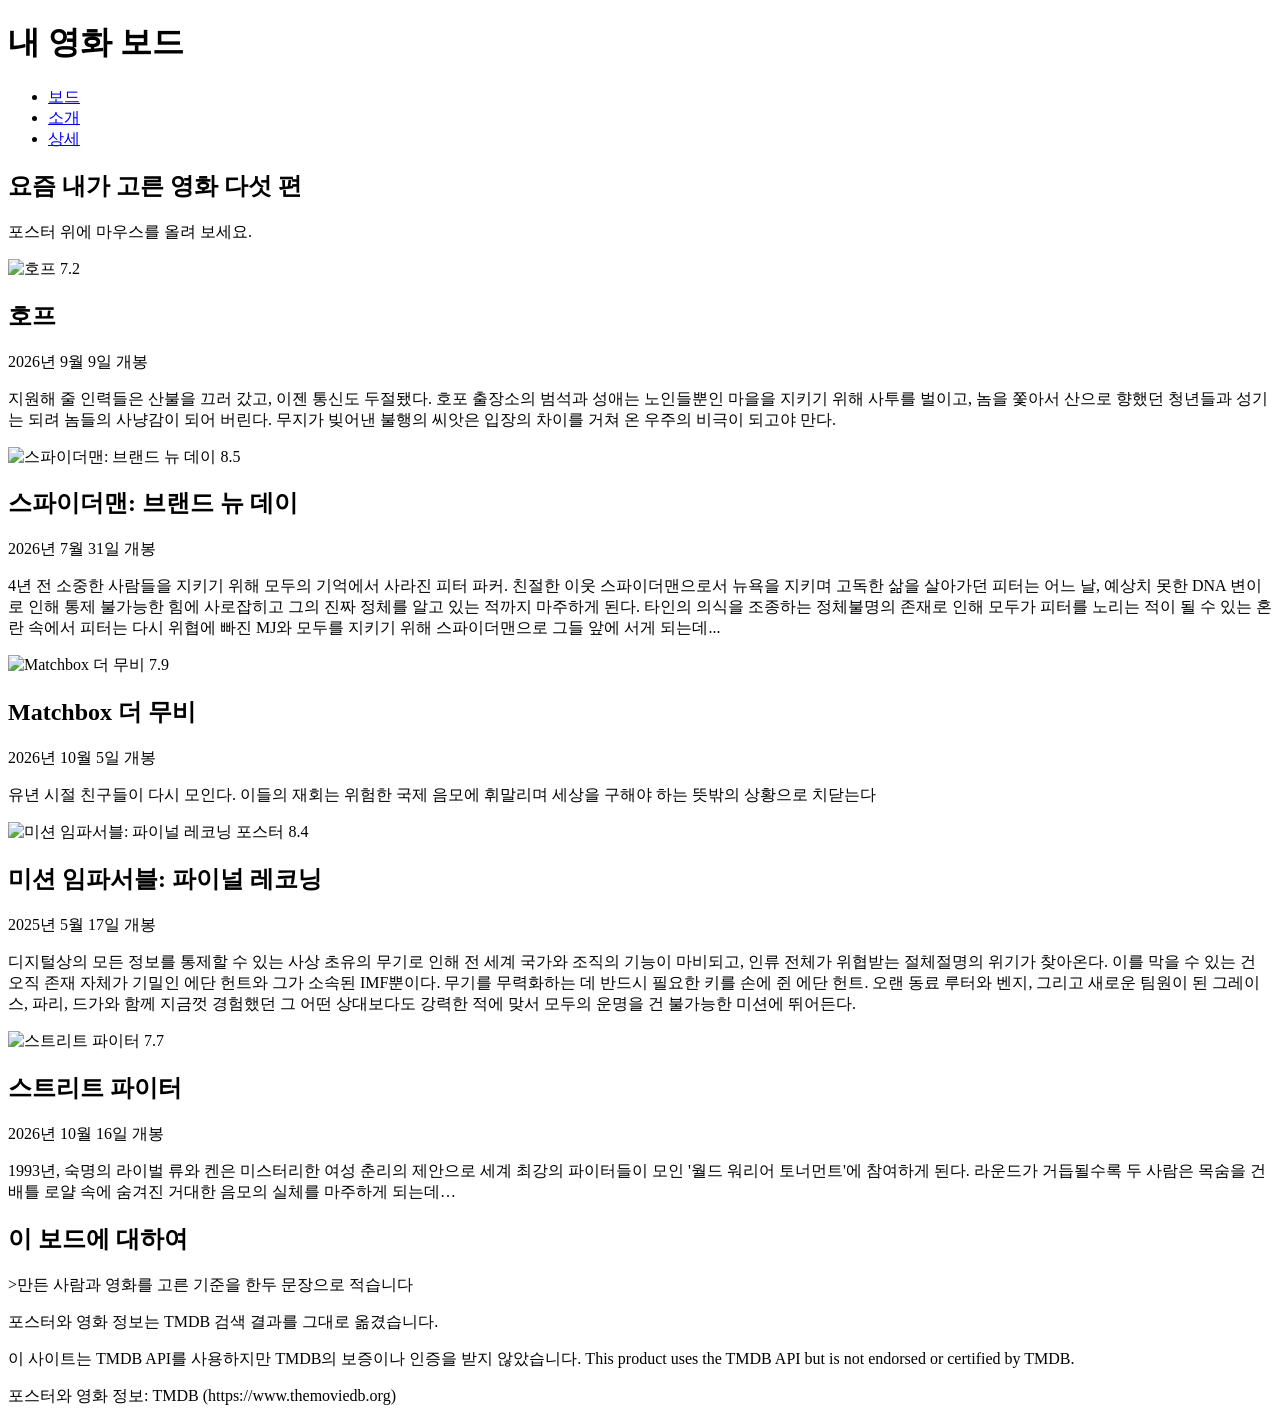
==== index.html @ f5b384cf "Create index.html" ====
<!DOCTYPE html>
<html lang="ko">

<head>
    <meta charset="UTF-8">
    <meta name="viewport" content="width=device-width, initial-scale=1.0">
    <title>내 영화 보드</title>
    <link rel="preconnect" href="https://fonts.googleapis.com">
    <link rel="preconnect" href="https://fonts.gstatic.com" crossorigin>
    <link
        href="https://fonts.googleapis.com/css2?family=Black+Han+Sans&family=Do+Hyeon&family=Nanum+Pen+Script&family=Noto+Sans+KR:wght@100..900&display=swap"
        rel="stylesheet">
    <link rel="stylesheet" href="./style.css">
</head>

<body>
    <header class="top">
        <h1>내 영화 보드</h1>
        <nav>
            <ul>
                <li><a href="#board">보드</a></li>
                <li><a href="#about">소개</a></li>
                <li><a href="detail.html">상세</a></li>
            </ul>
        </nav>
    </header>
    <section class="hero">
        <h2>요즘 내가 고른 영화 다섯 편</h2>
        <p>포스터 위에 마우스를 올려 보세요.</p>
    </section>
    <main>
        <section class="board" id="board">
            <article class="card">
                <img class="poster" src="https://image.tmdb.org/t/p/w600_and_h900_face/ptqlN6mDIAqJjVA86J5eOoG82zc.jpg"
                    alt="호프">
                <span class="badge">7.2</span>
                <div class="info">
                    <h2>호프</h2>
                    <p class="year">2026년 9월 9일 개봉</p>
                    <p class="overview">지원해 줄 인력들은 산불을 끄러 갔고, 이젠 통신도 두절됐다.
                        호포 출장소의 범석과 성애는 노인들뿐인 마을을 지키기 위해 사투를 벌이고,
                        놈을 쫓아서 산으로 향했던 청년들과 성기는 되려 놈들의 사냥감이 되어 버린다.
                        무지가 빚어낸 불행의 씨앗은 입장의 차이를 거쳐 온 우주의 비극이 되고야 만다.</p>
                </div>
            </article>

            <article class="card">
                <img class="poster" src="https://image.tmdb.org/t/p/w600_and_h900_face/mt6uZzy7DAsncHlGGzMsyNgLR6v.jpg"
                    alt="스파이더맨: 브랜드 뉴 데이">
                <span class="badge">8.5</span>
                <div class="info">
                    <h2>스파이더맨: 브랜드 뉴 데이</h2>
                    <p class="year">2026년 7월 31일 개봉</p>
                    <p class="overview">4년 전 소중한 사람들을 지키기 위해 모두의 기억에서 사라진 피터 파커.
                        친절한 이웃 스파이더맨으로서 뉴욕을 지키며 고독한 삶을 살아가던 피터는 어느 날,
                        예상치 못한 DNA 변이로 인해 통제 불가능한 힘에 사로잡히고 그의 진짜 정체를 알고 있는 적까지 마주하게 된다.
                        타인의 의식을 조종하는 정체불명의 존재로 인해 모두가 피터를 노리는 적이 될 수 있는 혼란 속에서 피터는 다시 위협에 빠진 MJ와 모두를 지키기 위해 스파이더맨으로 그들
                        앞에 서게 되는데...</p>
                </div>
            </article>

            <article class="card">
                <img class="poster" src="https://image.tmdb.org/t/p/w600_and_h900_face/rPx2nmRjFFpOXejRp4jV3YEOA5n.jpg"
                    alt="Matchbox 더 무비">
                <span class="badge">7.9</span>
                <div class="info">
                    <h2>Matchbox 더 무비</h2>
                    <p class="year">2026년 10월 5일 개봉</p>
                    <p class="overview">유년 시절 친구들이 다시 모인다. 이들의 재회는 위험한 국제 음모에 휘말리며 세상을 구해야 하는 뜻밖의 상황으로 치닫는다</p>
                </div>
            </article>

            <article class="card">
                <img class="poster" src="https://image.tmdb.org/t/p/w500/iNJsojTGQoOWL9f9U23jsibONVu.jpg"
                    alt="미션 임파서블: 파이널 레코닝 포스터">
                <span class="badge">8.4</span>
                <div class="info">
                    <h2>미션 임파서블: 파이널 레코닝</h2>
                    <p class="year">2025년 5월 17일 개봉</p>
                    <p class="overview">디지털상의 모든 정보를 통제할 수 있는 사상 초유의 무기로 인해 전 세계 국가와 조직의 기능이 마비되고, 인류 전체가 위협받는 절체절명의 위기가
                        찾아온다.
                        이를 막을 수 있는 건 오직 존재 자체가 기밀인 에단 헌트와 그가 소속된 IMF뿐이다. 무기를 무력화하는 데 반드시 필요한 키를 손에 쥔 에단 헌트. 오랜 동료 루터와
                        벤지,
                        그리고
                        새로운 팀원이 된 그레이스, 파리, 드가와 함께 지금껏 경험했던 그 어떤 상대보다도 강력한 적에 맞서 모두의 운명을 건 불가능한 미션에 뛰어든다.</p>
                </div>
            </article>

            <article class="card">
                <img class="poster" src="https://image.tmdb.org/t/p/w600_and_h900_face/3EgtiR2ewNQxjJ1qizhDe4IrpPk.jpg"
                    alt="스트리트 파이터">
                <span class="badge">7.7</span>
                <div class="info">
                    <h2>스트리트 파이터</h2>
                    <p class="year">2026년 10월 16일 개봉</p>
                    <p class="overview">1993년, 숙명의 라이벌 류와 켄은 미스터리한 여성 춘리의 제안으로 세계 최강의 파이터들이 모인 '월드 워리어 토너먼트'에 참여하게 된다. 
                        라운드가 거듭될수록 두 사람은 목숨을 건 배틀 로얄 속에 숨겨진 거대한 음모의 실체를 마주하게 되는데…</p>
                </div>
            </article>
        </section>
        <section id="about">
            <h2>이 보드에 대하여</h2>
            <p>>만든 사람과 영화를 고른 기준을 한두 문장으로 적습니다</p>
            <p>포스터와 영화 정보는 TMDB 검색 결과를 그대로 옮겼습니다.</p>
        </section>
    </main>
    <footer>
        <p>이 사이트는 TMDB API를 사용하지만 TMDB의 보증이나 인증을 받지 않았습니다.
            This product uses the TMDB API but is not endorsed or certified by TMDB.</p>
        <p>포스터와 영화 정보: TMDB (https://www.themoviedb.org)</p>
    </footer>
</body>

</html>
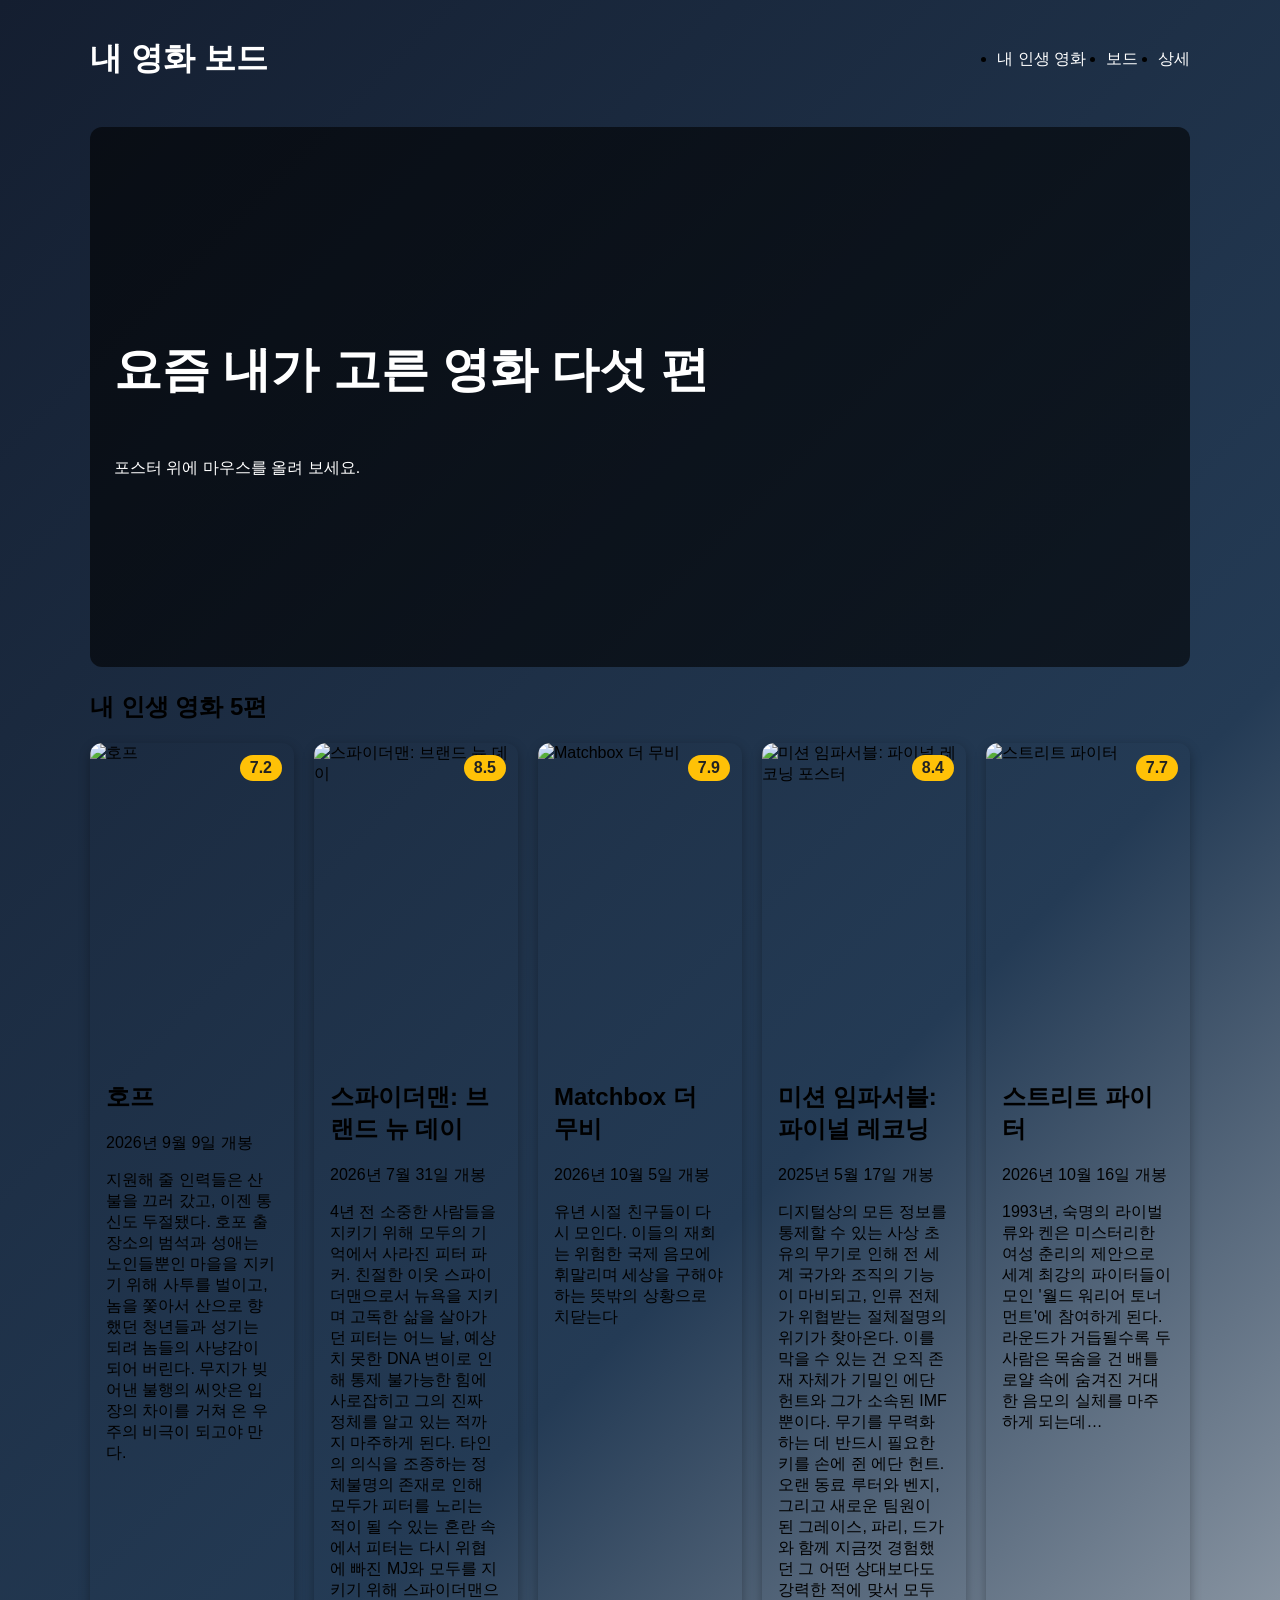
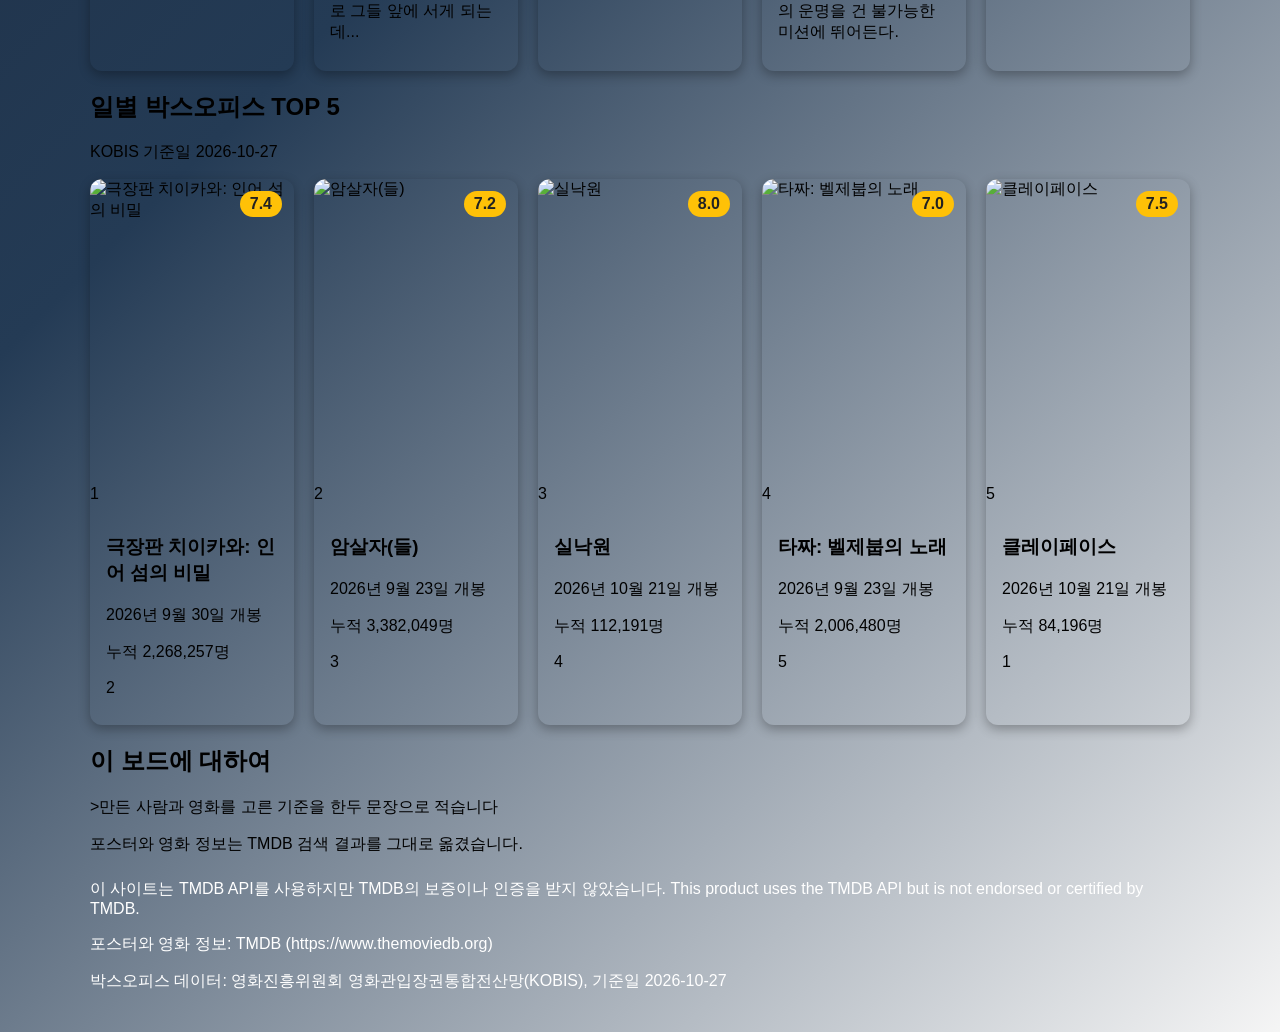
==== commit aa0129d5: "Update index.html" ====
--- a/index.html
+++ b/index.html
@@ -18,8 +18,8 @@
         <h1>내 영화 보드</h1>
         <nav>
             <ul>
+                <li><a href="#mine">내 인생 영화</a></li>
                 <li><a href="#board">보드</a></li>
-                <li><a href="#about">소개</a></li>
                 <li><a href="detail.html">상세</a></li>
             </ul>
         </nav>
@@ -29,8 +29,10 @@
         <p>포스터 위에 마우스를 올려 보세요.</p>
     </section>
     <main>
-        <section class="board" id="board">
-            <article class="card">
+        <section id="mine">
+            <h2>내 인생 영화 5편</h2>
+            <div class="board">
+                <article class="card">
                 <img class="poster" src="https://image.tmdb.org/t/p/w600_and_h900_face/ptqlN6mDIAqJjVA86J5eOoG82zc.jpg"
                     alt="호프">
                 <span class="badge">7.2</span>
@@ -97,17 +99,90 @@
                         라운드가 거듭될수록 두 사람은 목숨을 건 배틀 로얄 속에 숨겨진 거대한 음모의 실체를 마주하게 되는데…</p>
                 </div>
             </article>
+            </div>
         </section>
-        <section id="about">
-            <h2>이 보드에 대하여</h2>
-            <p>>만든 사람과 영화를 고른 기준을 한두 문장으로 적습니다</p>
-            <p>포스터와 영화 정보는 TMDB 검색 결과를 그대로 옮겼습니다.</p>
+        <section id="boxoffice">
+            <h2>일별 박스오피스 TOP 5</h2>
+            <p class="basis">KOBIS 기준일 2026-10-27</p>
+            <div class="board">
+                <article class="card">
+                    <img class="poster"
+                        src="https://image.tmdb.org/t/p/w600_and_h900_face/5TMyytCI5Pfc9c1eNsljiCdiB05.jpg"
+                        alt="극장판 치이카와: 인어 섬의 비밀">
+                    <span class="rank">1</span>
+                    <span class="badge">7.4</span>
+                    <div class="info">
+                        <h3>극장판 치이카와: 인어 섬의 비밀</h3>
+                        <p class="year">2026년 9월 30일 개봉</p>
+                        <p class="audience">누적 2,268,257명</p>
+                        <p class="change up">2</p>
+                    </div>
+                </article>
+
+                <article class="card">
+                    <img class="poster"
+                        src="https://image.tmdb.org/t/p/w600_and_h900_face/c55ijsOdntj6P25vDwHLdgsBpmV.jpg"
+                        alt="암살자(들)">
+                    <span class="rank">2</span>
+                    <span class="badge">7.2</span>
+                    <div class="info">
+                        <h3>암살자(들)</h3>
+                        <p class="year">2026년 9월 23일 개봉</p>
+                        <p class="audience">누적 3,382,049명</p>
+                        <p class="change up">3</p>
+                    </div>
+                </article>
+
+                <article class="card">
+                    <img class="poster"
+                        src="https://image.tmdb.org/t/p/w600_and_h900_face/wkm9BQLok7U2KihcCspCa663Qse.jpg" alt="실낙원">
+                    <span class="rank">3</span>
+                    <span class="badge">8.0</span>
+                    <div class="info">
+                        <h3>실낙원</h3>
+                        <p class="year">2026년 10월 21일 개봉</p>
+                        <p class="audience">누적 112,191명</p>
+                        <p class="change up">4</p>
+                    </div>
+                </article>
+
+                <article class="card">
+                    <img class="poster" src="https://image.tmdb.org/t/p/w342/ueigb5zra1tj6FTK9yhh2P33P9B.jpg"
+                        alt="타짜: 벨제붑의 노래">
+                    <span class="rank">4</span>
+                    <span class="badge">7.0</span>
+                    <div class="info">
+                        <h3>타짜: 벨제붑의 노래</h3>
+                        <p class="year">2026년 9월 23일 개봉</p>
+                        <p class="audience">누적 2,006,480명</p>
+                        <p class="change down">5</p>
+                    </div>
+                </article>
+
+                <article class="card">
+                    <img class="poster" src="https://image.tmdb.org/t/p/w342/LSGpoSAlitss0KOvVakkeUToZo.jpg"
+                        alt="클레이페이스">
+                    <span class="rank">5</span>
+                    <span class="badge">7.5</span>
+                    <div class="info">
+                        <h3>클레이페이스</h3>
+                        <p class="year">2026년 10월 21일 개봉</p>
+                        <p class="audience">누적 84,196명</p>
+                        <p class="change down">1</p>
+                    </div>
+                </article>
+            </div>
+        </section>
+        <h2>이 보드에 대하여</h2>
+        <p>>만든 사람과 영화를 고른 기준을 한두 문장으로 적습니다</p>
+        <p>포스터와 영화 정보는 TMDB 검색 결과를 그대로 옮겼습니다.</p>
         </section>
     </main>
     <footer>
         <p>이 사이트는 TMDB API를 사용하지만 TMDB의 보증이나 인증을 받지 않았습니다.
             This product uses the TMDB API but is not endorsed or certified by TMDB.</p>
         <p>포스터와 영화 정보: TMDB (https://www.themoviedb.org)</p>
+        <p>박스오피스 데이터: 영화진흥위원회 영화관입장권통합전산망(KOBIS), 기준일 2026-10-27</p>
     </footer>
 </body>
 
--- a/style.css
+++ b/style.css
@@ -0,0 +1,114 @@
+main,
+.top,
+.hero,
+footer {
+    max-width: 1100px;
+    margin: 0 auto 24px;
+}
+
+body {
+    background: linear-gradient(135deg, #141e30, #243b55, #f5f5f5);
+    min-height: 100vh;
+    box-sizing: border-box;
+    margin: 0;
+    padding: 16px;
+    font-family: "Noto Sans KR", sans-serif;
+}
+
+.top {
+    display: flex;
+    justify-content: space-between;
+    align-items: center;
+}
+
+nav ul {
+    display: flex;
+    flex-direction: column;
+    gap: 8px;
+    liststyle: none;
+    margin: 0;
+    padding: 0;
+}
+
+nav a {
+    color: #fff;
+    text-decoration: none;
+}
+
+h1,
+footer {
+    color: #fff;
+}
+
+.board {
+    display: grid;
+    grid-template-columns: repeat(auto-fit, minmax(200px, 1fr));
+    gap: 20px;
+}
+
+.card {
+    position: relative;
+    border-radius: 12px;
+    overflow: hidden;
+    box-shadow: 0 4px 12px rgba(0, 0, 0, 0.3);
+    background: #fff, #222;
+    transition: transform 0.3s, box-shadow 0.3s;
+}
+
+.card:hover {
+    transform: translateY(-8px);
+    box-shadow: 0 12px 32px rgba(255, 193, 7, 0.6);
+}
+
+.info {
+    padding: 12px 16px;
+}
+
+.poster {
+    width: 100%;
+    display: block;
+    aspect-ratio: 2 / 3;
+    object-fit: cover;
+}
+
+.badge {
+    position: absolute;
+    top: 12px;
+    right: 12px;
+    background: #ffc107;
+    color: #222;
+    padding: 4px 10px;
+    border-radius: 999px;
+    font-weight: bold;
+    animation: pulse 1s infinite;
+}
+
+@keyframes pulse {
+    100% {
+        transform: scale(1);
+    }
+
+    50% {
+        transform: scale(1.15);
+    }
+}
+
+.hero {
+    background-image: linear-gradient(rgba(0, 0, 0, 0.6), rgba(0, 0, 0, 0.6)),
+        url("https://image.tmdb.org/t/p/w600_and_h900_face/ptqlN6mDIAqJjVA86J5eOoG82zc.jpg");
+    background-size: cover;
+    background-position: center;
+    min-height: 40vh;
+    padding: 24px;
+    box-sizing:
+        border-box;
+    color: #fff;
+    border-radius: 12px;
+    display: flex;
+    flex-direction: column;
+    justify-content: center;
+}
+
+ @media (min-width: 600px) { nav ul { flex-direction: row; gap: 20px; } }
+
+ @media (min-width: 1024px) { .hero { min-height: 60vh; } .hero h2 { font-size: 3rem; } }
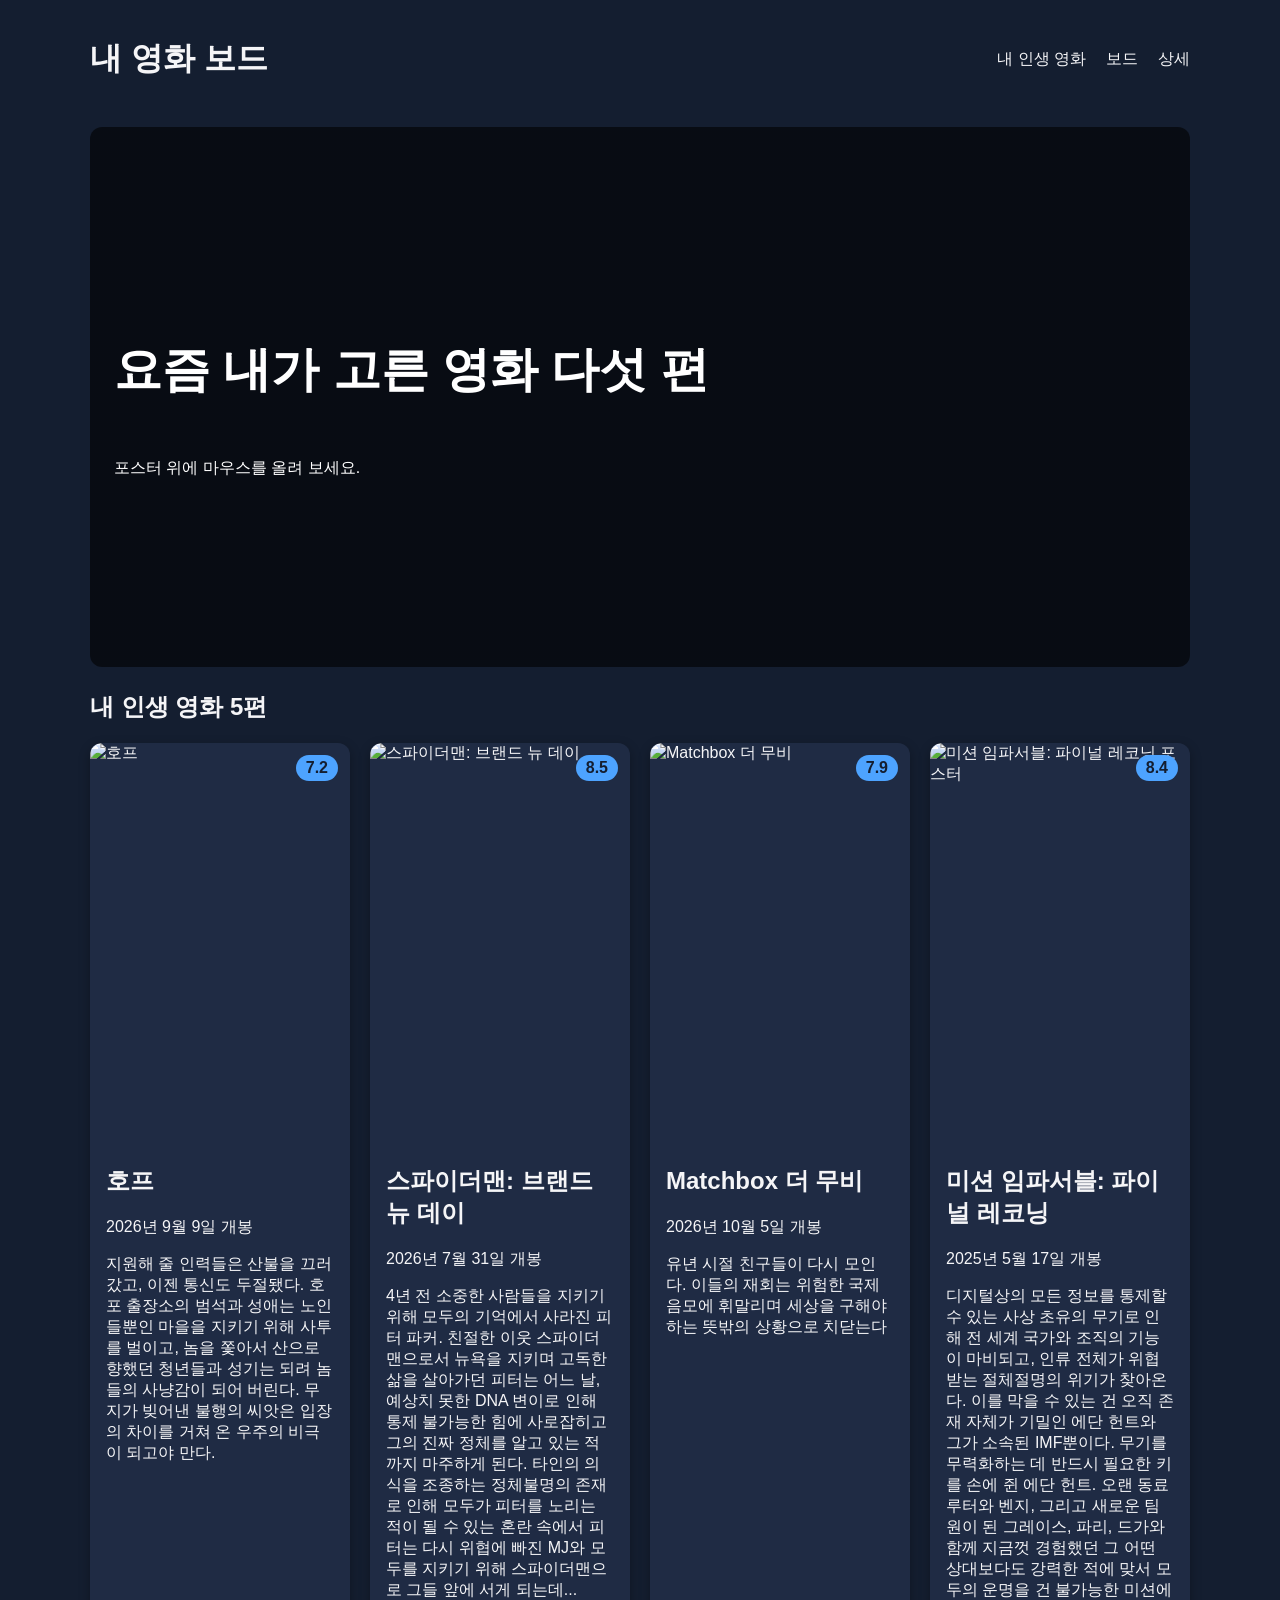
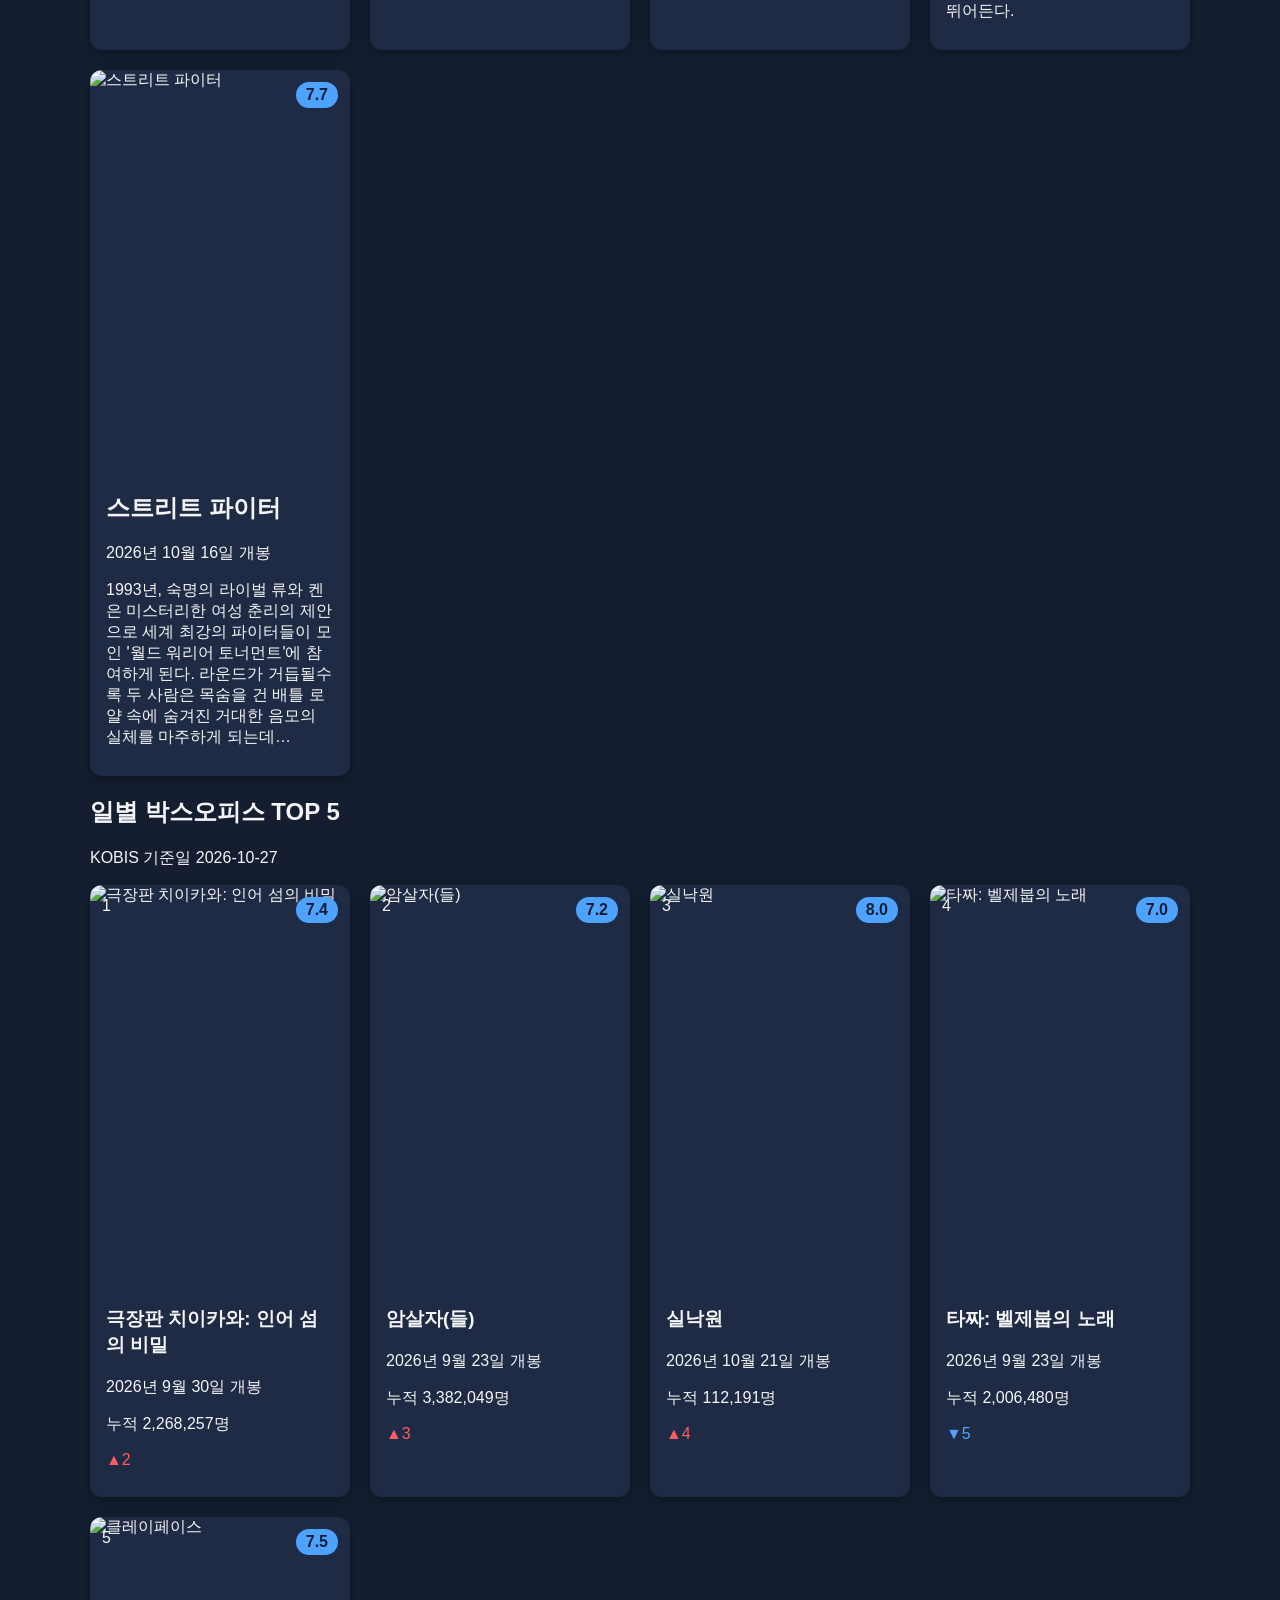
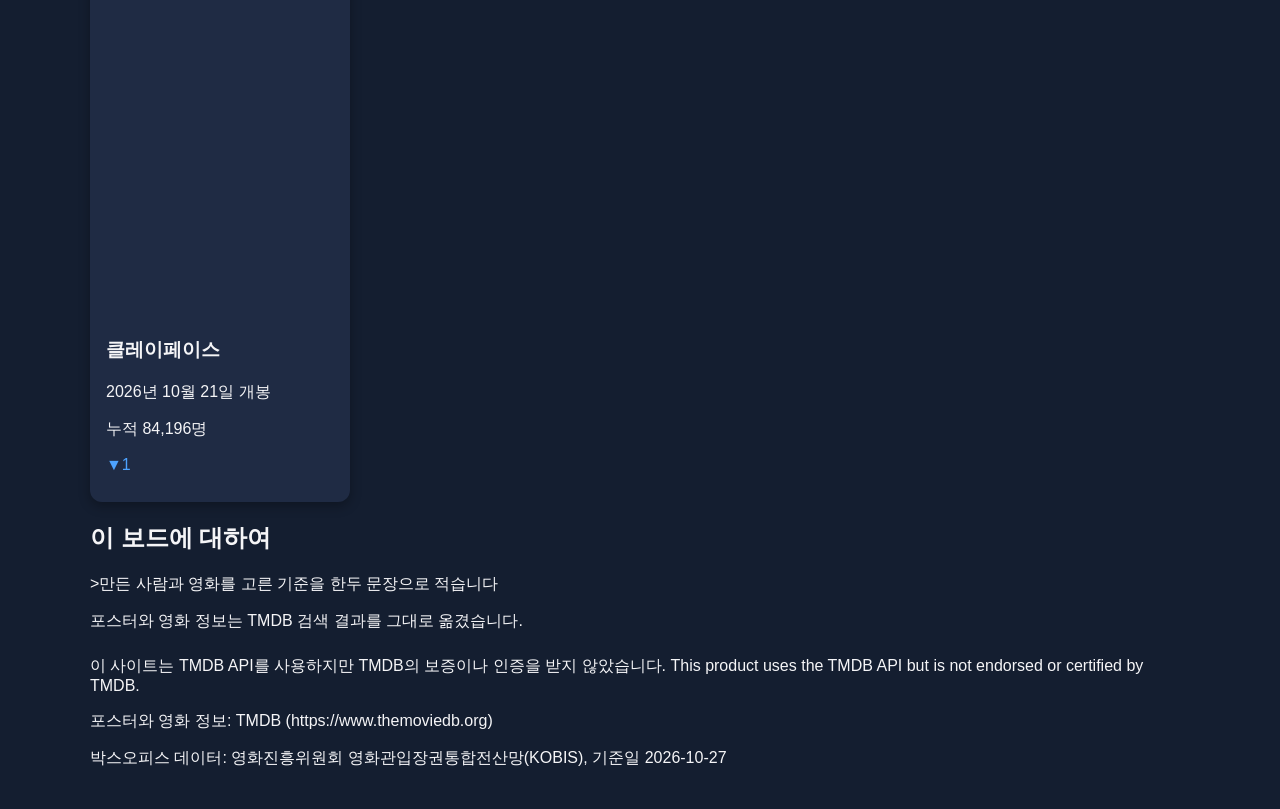
==== commit b24cbeb0: "Update index.html" ====
--- a/index.html
+++ b/index.html
@@ -176,7 +176,6 @@
         <h2>이 보드에 대하여</h2>
         <p>>만든 사람과 영화를 고른 기준을 한두 문장으로 적습니다</p>
         <p>포스터와 영화 정보는 TMDB 검색 결과를 그대로 옮겼습니다.</p>
-        </section>
     </main>
     <footer>
         <p>이 사이트는 TMDB API를 사용하지만 TMDB의 보증이나 인증을 받지 않았습니다.
--- a/style.css
+++ b/style.css
@@ -1,3 +1,14 @@
+:root {
+ --bg: #141e30;
+ --surface: #1f2b44;
+ --text: #f5f5f7;
+ --accent: #4da3ff;
+ --warn: #ff5a5f;
+ --font-title: "Black Han Sans", sans-serif;
+ --font-body: "Noto Sans KR", sans-serif;
+ --gap: 20px;
+}
+
 main,
 .top,
 .hero,
@@ -6,13 +17,16 @@
     margin: 0 auto 24px;
 }
 
+h1, h2, h3 {
+    font-family: var(--font-title);
+}
+
 body {
-    background: linear-gradient(135deg, #141e30, #243b55, #f5f5f5);
+    background: var(--bg); color: var(--text); font-family: var(--font-body);
     min-height: 100vh;
     box-sizing: border-box;
     margin: 0;
     padding: 16px;
-    font-family: "Noto Sans KR", sans-serif;
 }
 
 .top {
@@ -25,25 +39,25 @@
     display: flex;
     flex-direction: column;
     gap: 8px;
-    liststyle: none;
+    list-style: none;
     margin: 0;
     padding: 0;
 }
 
 nav a {
-    color: #fff;
+    color: var(--text);
     text-decoration: none;
 }
 
 h1,
 footer {
-    color: #fff;
+    color: var(--text);
 }
 
 .board {
     display: grid;
-    grid-template-columns: repeat(auto-fit, minmax(200px, 1fr));
-    gap: 20px;
+    grid-template-columns: 1fr;
+    gap: var(--gap);
 }
 
 .card {
@@ -51,13 +65,13 @@
     border-radius: 12px;
     overflow: hidden;
     box-shadow: 0 4px 12px rgba(0, 0, 0, 0.3);
-    background: #fff, #222;
+    background: var(--surface);
     transition: transform 0.3s, box-shadow 0.3s;
 }
 
 .card:hover {
     transform: translateY(-8px);
-    box-shadow: 0 12px 32px rgba(255, 193, 7, 0.6);
+    box-shadow: 0 12px 32px rgba(255, 215, 0, 0.35);
 }
 
 .info {
@@ -71,12 +85,19 @@
     object-fit: cover;
 }
 
+.card.no-poster .poster-fallback {
+ aspect-ratio: 2 / 3;
+ display: flex; align-items: center; justify-content: center;
+ font-size: 5rem; font-family: var(--font-title);
+ background: linear-gradient(135deg, var(--accent), var(--surface));
+}
+
 .badge {
     position: absolute;
     top: 12px;
     right: 12px;
-    background: #ffc107;
-    color: #222;
+    background: var(--accent);
+    color: var(--bg);
     padding: 4px 10px;
     border-radius: 999px;
     font-weight: bold;
@@ -95,7 +116,7 @@
 
 .hero {
     background-image: linear-gradient(rgba(0, 0, 0, 0.6), rgba(0, 0, 0, 0.6)),
-        url("https://image.tmdb.org/t/p/w600_and_h900_face/ptqlN6mDIAqJjVA86J5eOoG82zc.jpg");
+        url("https://image.tmdb.org/t/p/w1280/ptqlN6mDIAqJjVA86J5eOoG82zc.jpg");
     background-size: cover;
     background-position: center;
     min-height: 40vh;
@@ -109,6 +130,87 @@
     justify-content: center;
 }
 
- @media (min-width: 600px) { nav ul { flex-direction: row; gap: 20px; } }
-
- @media (min-width: 1024px) { .hero { min-height: 60vh; } .hero h2 { font-size: 3rem; } }
+.rank {
+    position: absolute;
+    top: 12px;
+    left: 12px;
+}
+
+.change.up { 
+    color: var(--warn);
+}
+.change.up::before { 
+    content: "▲";
+}
+
+.change.down { 
+    color: var(--accent);
+}
+.change.down::before { 
+    content: "▼";
+}
+
+.change.new { 
+    color: var(--warn);
+}
+.change.new::before { 
+    content: "NEW";
+}
+
+.detail-page {
+    background-image: linear-gradient(rgba(0, 0, 0, 0.75), rgba(0, 0, 0, 0.75)),
+        url("https://image.tmdb.org/t/p/w1280/5TMyytCI5Pfc9c1eNsljiCdiB05.jpg");
+    background-size: cover;
+    background-position: center;
+    background-attachment: fixed;
+    min-height: 100vh;
+}
+
+.detail {
+    display: grid;
+    grid-template-columns: 1fr;
+    gap: var(--gap);
+    background: var(--surface);
+    padding: 24px;
+    border-radius: 12px;
+}
+
+.detail img {
+    width: 100%;
+    border-radius: 8px;
+}
+
+.detail dl {
+    margin: 0;
+    display: grid;
+    grid-template-columns: max-content 1fr;
+    gap: 12px 20px;
+}
+
+.detail dt {
+    font-weight: bold;
+    color: var(--accent);
+}
+
+.detail dd {
+    margin: 0;
+    line-height: 1.6;
+}
+
+
+@media (min-width: 600px) {
+    .detail {
+        grid-template-columns: 1fr 2fr;
+    }
+}
+
+ @media (min-width: 600px) { 
+    nav ul { flex-direction: row; gap: 20px; }
+    .board { grid-template-columns: repeat(2, 1fr); }
+}
+
+ @media (min-width: 1024px) { 
+    .hero { min-height: 60vh; } 
+    .hero h2 { font-size: 3rem; } 
+    .board { grid-template-columns: repeat(4, 1fr); }
+}
